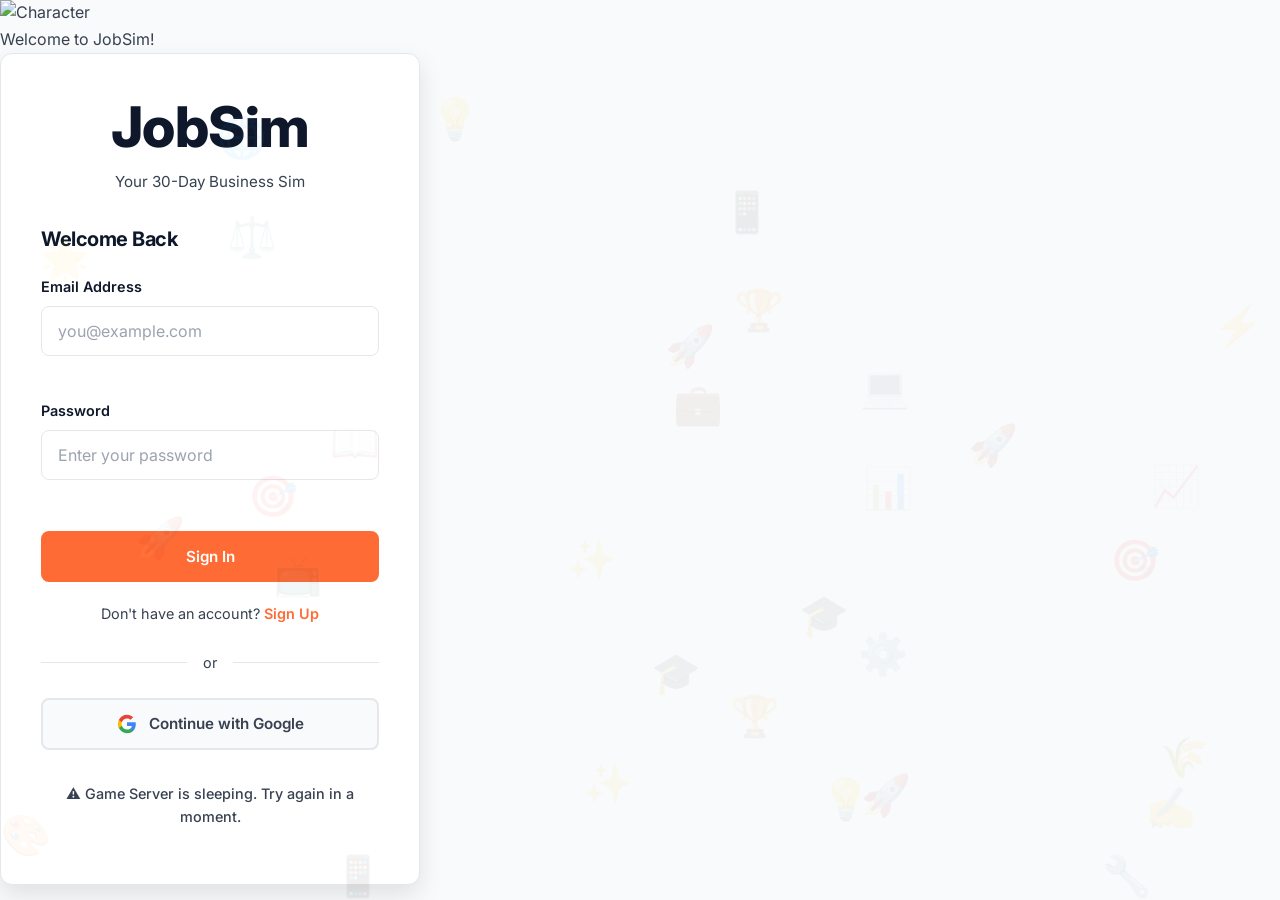
==== achievements.html @ 9633ed8f "Add files via upload" ====
<!DOCTYPE html>
<html lang="en">
<head>
    <meta charset="UTF-8">
    <meta name="viewport" content="width=device-width, initial-scale=1.0">
    <title>Achievements - JobSim</title>
    <link href="https://fonts.googleapis.com/css2?family=Inter:wght@400;500;600;700;800&display=swap" rel="stylesheet">
    <link rel="stylesheet" href="global-style.css">
    <link rel="stylesheet" href="achievements-style.css">
</head>
<body>
    <!-- Floating Icons Background -->
    <div class="floating-icons-container" id="floating-icons-container"></div>

    <!-- Navigation -->
    <nav class="navbar">
        <div class="nav-container">
            <a href="index.html" class="nav-logo">← Back to Game</a>
            <h1 class="nav-title">🏆 Achievements</h1>
            <button class="nav-logout" id="logoutBtn">Logout</button>
        </div>
    </nav>

    <div class="achievements-container">
        <!-- Progress Overview -->
        <div class="progress-overview">
            <div class="progress-card">
                <span class="progress-icon">🎯</span>
                <div class="progress-info">
                    <p class="progress-label">Total Achievements</p>
                    <p class="progress-value" id="totalAchievements">0</p>
                </div>
            </div>
            <div class="progress-card">
                <span class="progress-icon">⭐</span>
                <div class="progress-info">
                    <p class="progress-label">Unlocked</p>
                    <p class="progress-value" id="unlockedCount">0</p>
                </div>
            </div>
            <div class="progress-card">
                <span class="progress-icon">🔒</span>
                <div class="progress-info">
                    <p class="progress-label">Locked</p>
                    <p class="progress-value" id="lockedCount">0</p>
                </div>
            </div>
        </div>

        <!-- Achievements Grid -->
        <div class="achievements-grid-section">
            <h2>Unlock Achievements</h2>
            <div class="achievements-grid" id="achievementsGrid">
                <div class="achievement-card loading">
                    <div class="achievement-placeholder">Loading achievements...</div>
                </div>
            </div>
        </div>

        <!-- Achievement Guide -->
        <div class="guide-section">
            <h2>💡 How to Unlock Achievements</h2>
            <div class="guide-items">
                <div class="guide-item">
                    <span class="guide-icon">💰</span>
                    <div>
                        <h4>Money Master (₦200k+)</h4>
                        <p>Complete a run with at least ₦200,000</p>
                    </div>
                </div>
                <div class="guide-item">
                    <span class="guide-icon">😌</span>
                    <div>
                        <h4>Zen Master (Stress ≤ 20%)</h4>
                        <p>Finish the game with low stress levels</p>
                    </div>
                </div>
                <div class="guide-item">
                    <span class="guide-icon">📈</span>
                    <div>
                        <h4>Growth King (Growth ≥ 300)</h4>
                        <p>Achieve maximum business growth</p>
                    </div>
                </div>
                <div class="guide-item">
                    <span class="guide-icon">🎯</span>
                    <div>
                        <h4>Perfect Balance</h4>
                        <p>Maintain all stats in ideal ranges</p>
                    </div>
                </div>
            </div>
        </div>

        <!-- Navigation -->
        <div class="achievements-nav">
            <a href="profile.html" class="nav-link">← My Profile</a>
            <a href="leaderboard.html" class="nav-link">Leaderboard →</a>
        </div>
    </div>

    <script src="achievements-script.js"></script>
    <script>
        // Generate floating icons
        function createFloatingIcons() {
            const container = document.getElementById('floating-icons-container');
            const icons = ['📱', '💼', '📊', '🎯', '⚡', '🏆', '💡', '🚀', '📈', '✨', '🎓', '🔥'];
            const iconCount = 10;

            for (let i = 0; i < iconCount; i++) {
                const icon = document.createElement('div');
                icon.className = 'floating-icon';
                icon.textContent = icons[Math.floor(Math.random() * icons.length)];
                icon.style.left = Math.random() * 100 + '%';
                icon.style.top = Math.random() * 100 + '%';
                icon.style.animationDuration = (Math.random() * 10 + 15) + 's';
                icon.style.animationDelay = Math.random() * 5 + 's';
                container.appendChild(icon);
            }
        }

        document.addEventListener('DOMContentLoaded', createFloatingIcons);
    </script>
</body>
</html>
---- global-style.css ----
/* ============ GLOBAL STYLES - APPLIED TO ALL PAGES ============ */
* {
    margin: 0;
    padding: 0;
    box-sizing: border-box;
}

:root {
    /* Brand Colors */
    --brand-color: #FF6B35;
    --brand-color-dark: #E55A24;
    --headline-color: #0F172A;
    --text-color: #374151;
    --text-light: #6B7280;
    --bg-white: #FFFFFF;
    --bg-light: #F9FAFB;
    --bg-lighter: #F3F4F6;
    --border-color: #E5E7EB;
    --border-light: #D1D5DB;
    --error-color: #DC2626;
    --success-color: #16A34A;
    --warning-color: #EA580C;
    
    /* Shadows */
    --shadow-sm: 0 1px 2px rgba(0, 0, 0, 0.05);
    --shadow: 0 4px 6px rgba(0, 0, 0, 0.07);
    --shadow-md: 0 6px 12px rgba(0, 0, 0, 0.1);
    --shadow-lg: 0 10px 25px rgba(0, 0, 0, 0.1);
    --shadow-xl: 0 20px 40px rgba(0, 0, 0, 0.15);
    
    /* Spacing */
    --spacing-xs: 0.25rem;
    --spacing-sm: 0.5rem;
    --spacing-md: 1rem;
    --spacing-lg: 1.5rem;
    --spacing-xl: 2rem;
    --spacing-2xl: 3rem;
    --spacing-3xl: 4rem;
    
    /* Border Radius */
    --radius-sm: 4px;
    --radius-md: 8px;
    --radius-lg: 12px;
    --radius-xl: 16px;
    --radius-full: 50px;
    
    /* Transitions */
    --transition-fast: 150ms ease;
    --transition-base: 200ms ease;
    --transition-slow: 300ms ease;
}

html {
    scroll-behavior: smooth;
}

body {
    font-family: 'Inter', -apple-system, BlinkMacSystemFont, 'Segoe UI', Roboto, Oxygen, Ubuntu, Cantarell, sans-serif;
    background-color: var(--bg-white);
    color: var(--text-color);
    line-height: 1.6;
    -webkit-font-smoothing: antialiased;
    -moz-osx-font-smoothing: grayscale;
    font-feature-settings: 'rlig' 1, 'calt' 1;
}

/* ============ TYPOGRAPHY ============ */

h1, h2, h3, h4, h5, h6 {
    color: var(--headline-color);
    font-weight: 700;
    letter-spacing: -0.5px;
    line-height: 1.2;
}

h1 {
    font-size: 3.5rem;
    font-weight: 800;
}

h2 {
    font-size: 2.5rem;
    font-weight: 800;
}

h3 {
    font-size: 1.5rem;
    font-weight: 700;
}

h4 {
    font-size: 1.25rem;
    font-weight: 600;
}

h5 {
    font-size: 1.1rem;
    font-weight: 600;
}

h6 {
    font-size: 1rem;
    font-weight: 600;
}

p {
    color: var(--text-color);
    line-height: 1.7;
}

a {
    color: var(--brand-color);
    text-decoration: none;
    transition: color var(--transition-base);
}

a:hover {
    color: var(--brand-color-dark);
}

/* ============ BUTTONS - UNIFIED STYLE ============ */

.btn {
    display: inline-flex;
    align-items: center;
    justify-content: center;
    padding: 0.75rem 1.5rem;
    border-radius: var(--radius-full);
    text-decoration: none;
    font-weight: 600;
    font-size: 0.95rem;
    border: 2px solid transparent;
    cursor: pointer;
    transition: all var(--transition-base);
    gap: var(--spacing-sm);
    white-space: nowrap;
    font-family: 'Inter', sans-serif;
}

.btn-primary {
    background-color: var(--brand-color);
    color: white;
    border-color: var(--brand-color);
}

.btn-primary:hover {
    background-color: var(--brand-color-dark);
    border-color: var(--brand-color-dark);
    transform: translateY(-2px);
    box-shadow: 0 6px 12px rgba(255, 107, 53, 0.3);
}

.btn-primary:active {
    transform: translateY(0);
}

.btn-primary:disabled {
    opacity: 0.6;
    cursor: not-allowed;
    transform: none;
}

.btn-secondary {
    background-color: var(--bg-lighter);
    color: var(--headline-color);
    border-color: var(--border-color);
}

.btn-secondary:hover {
    background-color: var(--border-color);
    border-color: var(--border-light);
    transform: translateY(-2px);
}

.btn-secondary:disabled {
    opacity: 0.6;
    cursor: not-allowed;
    transform: none;
}

.btn-ghost {
    background-color: transparent;
    color: var(--brand-color);
    border-color: var(--brand-color);
}

.btn-ghost:hover {
    background-color: rgba(255, 107, 53, 0.05);
}

.btn-large {
    padding: 1rem 2rem;
    font-size: 1rem;
}

.btn-small {
    padding: 0.5rem 1rem;
    font-size: 0.85rem;
}

.capsule {
    border-radius: var(--radius-full);
}

/* ============ FORMS ============ */

.form-group {
    margin-bottom: var(--spacing-lg);
}

.form-group label {
    display: block;
    margin-bottom: var(--spacing-sm);
    color: var(--headline-color);
    font-weight: 600;
    font-size: 0.9rem;
}

.form-group input,
.form-group textarea,
.form-group select {
    width: 100%;
    padding: 0.75rem;
    border: 2px solid var(--border-color);
    border-radius: var(--radius-md);
    font-family: 'Inter', sans-serif;
    font-size: 1rem;
    color: var(--text-color);
    transition: all var(--transition-base);
}

.form-group input:focus,
.form-group textarea:focus,
.form-group select:focus {
    outline: none;
    border-color: var(--brand-color);
    box-shadow: 0 0 0 3px rgba(255, 107, 53, 0.1);
}

.form-group input::placeholder,
.form-group textarea::placeholder {
    color: var(--text-light);
}

.error-text {
    display: block;
    color: var(--error-color);
    font-size: 0.85rem;
    margin-top: var(--spacing-xs);
    font-weight: 500;
}

.success-text {
    display: block;
    color: var(--success-color);
    font-size: 0.85rem;
    margin-top: var(--spacing-xs);
    font-weight: 500;
}

/* ============ CONTAINERS & LAYOUT ============ */

.container {
    max-width: 1200px;
    margin: 0 auto;
    padding: 0 2rem;
}

.container-sm {
    max-width: 600px;
    margin: 0 auto;
    padding: 0 2rem;
}

.container-lg {
    max-width: 1400px;
    margin: 0 auto;
    padding: 0 2rem;
}

/* ============ CARDS ============ */

.card {
    background-color: var(--bg-white);
    border: 1px solid var(--border-color);
    border-radius: var(--radius-lg);
    padding: 2rem;
    box-shadow: var(--shadow);
    transition: all var(--transition-base);
}

.card:hover {
    box-shadow: var(--shadow-lg);
    transform: translateY(-4px);
}

/* ============ BADGES & PILLS ============ */

.badge {
    display: inline-block;
    padding: 0.5rem 1rem;
    border-radius: var(--radius-full);
    font-size: 0.85rem;
    font-weight: 600;
}

.badge-primary {
    background-color: rgba(255, 107, 53, 0.1);
    color: var(--brand-color);
}

.badge-secondary {
    background-color: var(--bg-lighter);
    color: var(--headline-color);
}

.badge-success {
    background-color: rgba(22, 163, 74, 0.1);
    color: var(--success-color);
}

.badge-error {
    background-color: rgba(220, 38, 38, 0.1);
    color: var(--error-color);
}

/* ============ UTILITY CLASSES ============ */

.hidden {
    display: none !important;
}

.visible {
    display: block !important;
}

.text-center {
    text-align: center;
}

.text-left {
    text-align: left;
}

.text-right {
    text-align: right;
}

.text-muted {
    color: var(--text-light);
}

.text-brand {
    color: var(--brand-color);
}

.text-headline {
    color: var(--headline-color);
}

.font-bold {
    font-weight: 700;
}

.font-semibold {
    font-weight: 600;
}

.font-medium {
    font-weight: 500;
}

.font-normal {
    font-weight: 400;
}

.mt-1 { margin-top: var(--spacing-sm); }
.mt-2 { margin-top: var(--spacing-md); }
.mt-3 { margin-top: var(--spacing-lg); }
.mt-4 { margin-top: var(--spacing-xl); }

.mb-1 { margin-bottom: var(--spacing-sm); }
.mb-2 { margin-bottom: var(--spacing-md); }
.mb-3 { margin-bottom: var(--spacing-lg); }
.mb-4 { margin-bottom: var(--spacing-xl); }

.px-1 { padding-left: var(--spacing-sm); padding-right: var(--spacing-sm); }
.px-2 { padding-left: var(--spacing-md); padding-right: var(--spacing-md); }
.px-3 { padding-left: var(--spacing-lg); padding-right: var(--spacing-lg); }

.py-1 { padding-top: var(--spacing-sm); padding-bottom: var(--spacing-sm); }
.py-2 { padding-top: var(--spacing-md); padding-bottom: var(--spacing-md); }
.py-3 { padding-top: var(--spacing-lg); padding-bottom: var(--spacing-lg); }

.flex {
    display: flex;
}

.flex-center {
    display: flex;
    align-items: center;
    justify-content: center;
}

.flex-between {
    display: flex;
    align-items: center;
    justify-content: space-between;
}

.gap-1 { gap: var(--spacing-sm); }
.gap-2 { gap: var(--spacing-md); }
.gap-3 { gap: var(--spacing-lg); }

/* ============ RESPONSIVE ============ */

@media (max-width: 768px) {
    h1 {
        font-size: 2.5rem;
    }
    
    h2 {
        font-size: 2rem;
    }
    
    h3 {
        font-size: 1.25rem;
    }
    
    .container,
    .container-sm,
    .container-lg {
        padding: 0 1rem;
    }
}

@media (max-width: 480px) {
    h1 {
        font-size: 2rem;
    }
    
    h2 {
        font-size: 1.5rem;
    }
    
    h3 {
        font-size: 1.1rem;
    }
    
    .btn {
        width: 100%;
        padding: 0.7rem 1.2rem;
        font-size: 0.9rem;
    }
    
    .container,
    .container-sm,
    .container-lg {
        padding: 0 1rem;
    }
}
---- achievements-style.css ----
/* ============ ACHIEVEMENTS PAGE STYLES ============ */

.navbar {
    background: linear-gradient(135deg, #667eea 0%, #764ba2 100%);
    padding: 15px 0;
    position: sticky;
    top: 0;
    z-index: 100;
    box-shadow: 0 4px 12px rgba(0, 0, 0, 0.1);
}

.nav-container {
    max-width: 1200px;
    margin: 0 auto;
    padding: 0 20px;
    display: flex;
    justify-content: space-between;
    align-items: center;
    gap: 20px;
}

.nav-logo {
    color: white;
    text-decoration: none;
    font-weight: 600;
    font-size: 1.1em;
    transition: opacity 0.3s ease;
}

.nav-logo:hover {
    opacity: 0.8;
}

.nav-title {
    color: white;
    margin: 0;
    flex: 1;
    text-align: center;
    font-size: 1.5em;
}

.nav-logout {
    background: rgba(255, 255, 255, 0.2);
    color: white;
    border: 1px solid rgba(255, 255, 255, 0.3);
    padding: 8px 16px;
    border-radius: 6px;
    cursor: pointer;
    font-weight: 600;
    transition: all 0.3s ease;
    white-space: nowrap;
}

.nav-logout:hover {
    background: rgba(255, 255, 255, 0.3);
    transform: translateY(-2px);
}

.achievements-container {
    max-width: 1200px;
    margin: 0 auto;
    padding: 40px 20px;
}

/* Progress Overview */
.progress-overview {
    display: grid;
    grid-template-columns: repeat(auto-fit, minmax(250px, 1fr));
    gap: 20px;
    margin-bottom: 40px;
}

.progress-card {
    background: white;
    padding: 25px;
    border-radius: 15px;
    display: flex;
    align-items: center;
    gap: 20px;
    box-shadow: 0 4px 15px rgba(0, 0, 0, 0.08);
    border-left: 4px solid #667eea;
}

.progress-icon {
    font-size: 2.5em;
    display: block;
    flex-shrink: 0;
}

.progress-info {
    flex: 1;
}

.progress-label {
    margin: 0;
    color: #666;
    font-size: 0.95em;
    text-transform: uppercase;
    letter-spacing: 0.5px;
}

.progress-value {
    margin: 5px 0 0 0;
    font-size: 2em;
    font-weight: 800;
    color: #667eea;
}

/* Achievements Grid */
.achievements-grid-section {
    margin-bottom: 40px;
}

.achievements-grid-section h2 {
    margin: 0 0 25px 0;
    font-size: 1.5em;
    color: #333;
}

.achievements-grid {
    display: grid;
    grid-template-columns: repeat(auto-fill, minmax(200px, 1fr));
    gap: 20px;
}

.achievement-card {
    background: white;
    padding: 25px;
    border-radius: 15px;
    text-align: center;
    border: 2px solid #e0e0e0;
    transition: all 0.3s ease;
    cursor: pointer;
    min-height: 220px;
    display: flex;
    flex-direction: column;
    align-items: center;
    justify-content: center;
    box-shadow: 0 4px 15px rgba(0, 0, 0, 0.08);
}

.achievement-card:hover {
    transform: translateY(-5px);
    box-shadow: 0 8px 25px rgba(0, 0, 0, 0.15);
    border-color: #FFD700;
}

.achievement-card.unlocked {
    background: linear-gradient(135deg, #f0f7ff 0%, #e8f5e9 100%);
    border-color: #4CAF50;
}

.achievement-card.locked {
    opacity: 0.6;
    background: #f5f5f5;
}

.achievement-icon {
    font-size: 3em;
    display: block;
    margin-bottom: 10px;
}

.achievement-name {
    font-weight: 700;
    color: #333;
    font-size: 1.1em;
    margin-bottom: 8px;
}

.achievement-description {
    font-size: 0.85em;
    color: #666;
    line-height: 1.4;
    margin-bottom: 10px;
}

.achievement-date {
    font-size: 0.8em;
    color: #999;
}

.achievement-placeholder {
    color: #999;
    text-align: center;
    width: 100%;
}

/* Guide Section */
.guide-section {
    background: white;
    padding: 30px;
    border-radius: 15px;
    margin-bottom: 40px;
    box-shadow: 0 4px 15px rgba(0, 0, 0, 0.08);
}

.guide-section h2 {
    margin: 0 0 25px 0;
    font-size: 1.5em;
    color: #333;
}

.guide-items {
    display: grid;
    grid-template-columns: repeat(auto-fit, minmax(250px, 1fr));
    gap: 20px;
}

.guide-item {
    display: flex;
    gap: 15px;
    padding: 20px;
    background: #f9f9f9;
    border-radius: 10px;
    border-left: 4px solid #667eea;
}

.guide-icon {
    font-size: 2em;
    display: block;
    flex-shrink: 0;
}

.guide-item h4 {
    margin: 0 0 5px 0;
    color: #333;
}

.guide-item p {
    margin: 0;
    color: #666;
    font-size: 0.95em;
    line-height: 1.5;
}

/* Navigation */
.achievements-nav {
    display: flex;
    gap: 20px;
}

.nav-link {
    flex: 1;
    padding: 15px;
    text-align: center;
    background: white;
    color: #667eea;
    text-decoration: none;
    border: 2px solid #667eea;
    border-radius: 10px;
    font-weight: 600;
    transition: all 0.3s ease;
    box-shadow: 0 4px 15px rgba(0, 0, 0, 0.08);
}

.nav-link:hover {
    background: #667eea;
    color: white;
}

/* Mobile Responsive */
@media (max-width: 768px) {
    .nav-container {
        flex-direction: column;
        gap: 10px;
    }

    .nav-title {
        font-size: 1.2em;
    }

    .achievements-grid {
        grid-template-columns: repeat(auto-fill, minmax(150px, 1fr));
        gap: 15px;
    }

    .achievement-card {
        padding: 15px;
        min-height: 180px;
    }

    .achievement-icon {
        font-size: 2.5em;
    }

    .achievement-name {
        font-size: 0.95em;
    }

    .guide-items {
        grid-template-columns: 1fr;
    }

    .achievements-nav {
        flex-direction: column;
    }
}
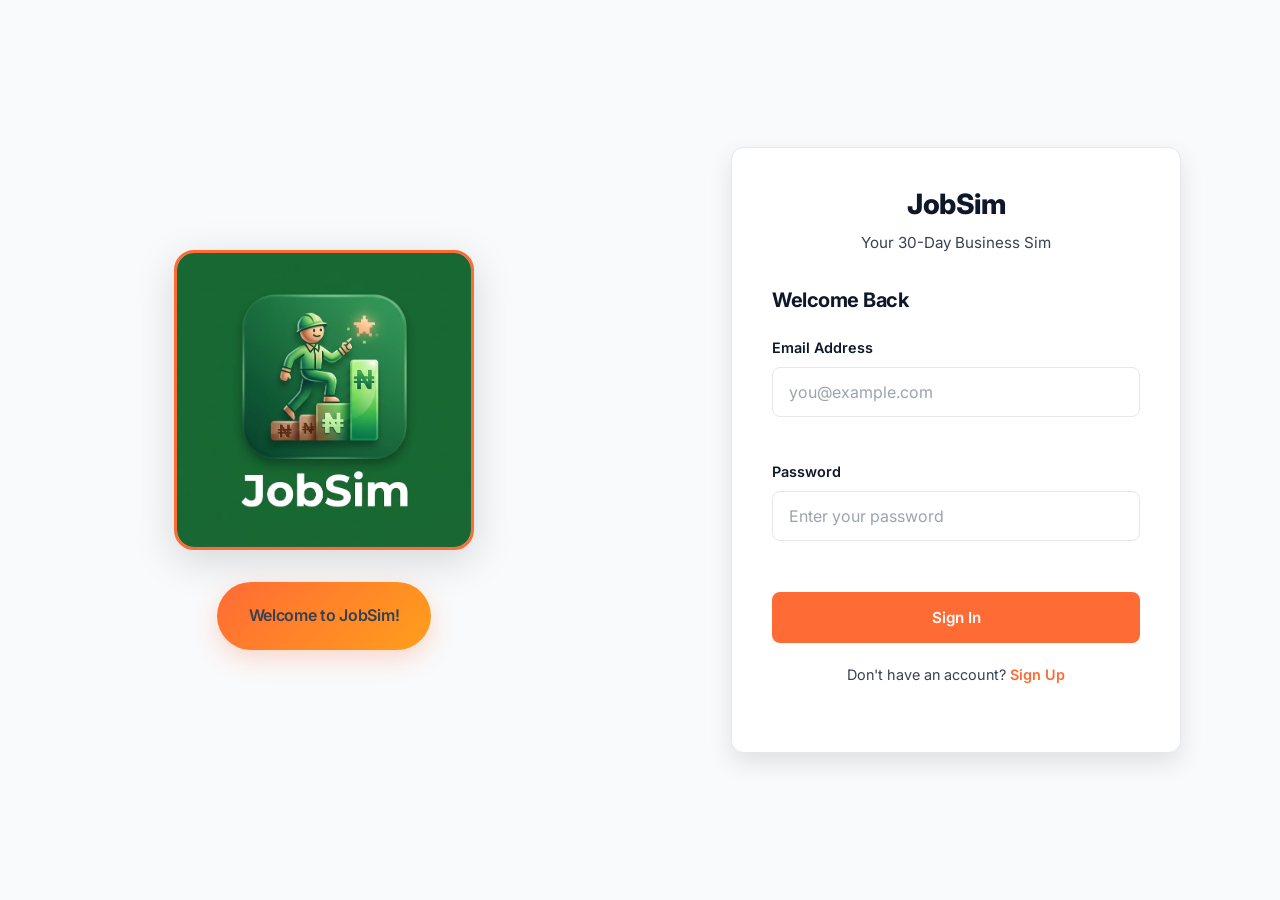
==== commit 5f3036ca: "Add files via upload" ====
--- a/achievements.html
+++ b/achievements.html
@@ -9,9 +9,6 @@
     <link rel="stylesheet" href="achievements-style.css">
 </head>
 <body>
-    <!-- Floating Icons Background -->
-    <div class="floating-icons-container" id="floating-icons-container"></div>
-
     <!-- Navigation -->
     <nav class="navbar">
         <div class="nav-container">
@@ -100,26 +97,5 @@
     </div>
 
     <script src="achievements-script.js"></script>
-    <script>
-        // Generate floating icons
-        function createFloatingIcons() {
-            const container = document.getElementById('floating-icons-container');
-            const icons = ['📱', '💼', '📊', '🎯', '⚡', '🏆', '💡', '🚀', '📈', '✨', '🎓', '🔥'];
-            const iconCount = 10;
-
-            for (let i = 0; i < iconCount; i++) {
-                const icon = document.createElement('div');
-                icon.className = 'floating-icon';
-                icon.textContent = icons[Math.floor(Math.random() * icons.length)];
-                icon.style.left = Math.random() * 100 + '%';
-                icon.style.top = Math.random() * 100 + '%';
-                icon.style.animationDuration = (Math.random() * 10 + 15) + 's';
-                icon.style.animationDelay = Math.random() * 5 + 's';
-                container.appendChild(icon);
-            }
-        }
-
-        document.addEventListener('DOMContentLoaded', createFloatingIcons);
-    </script>
 </body>
 </html>
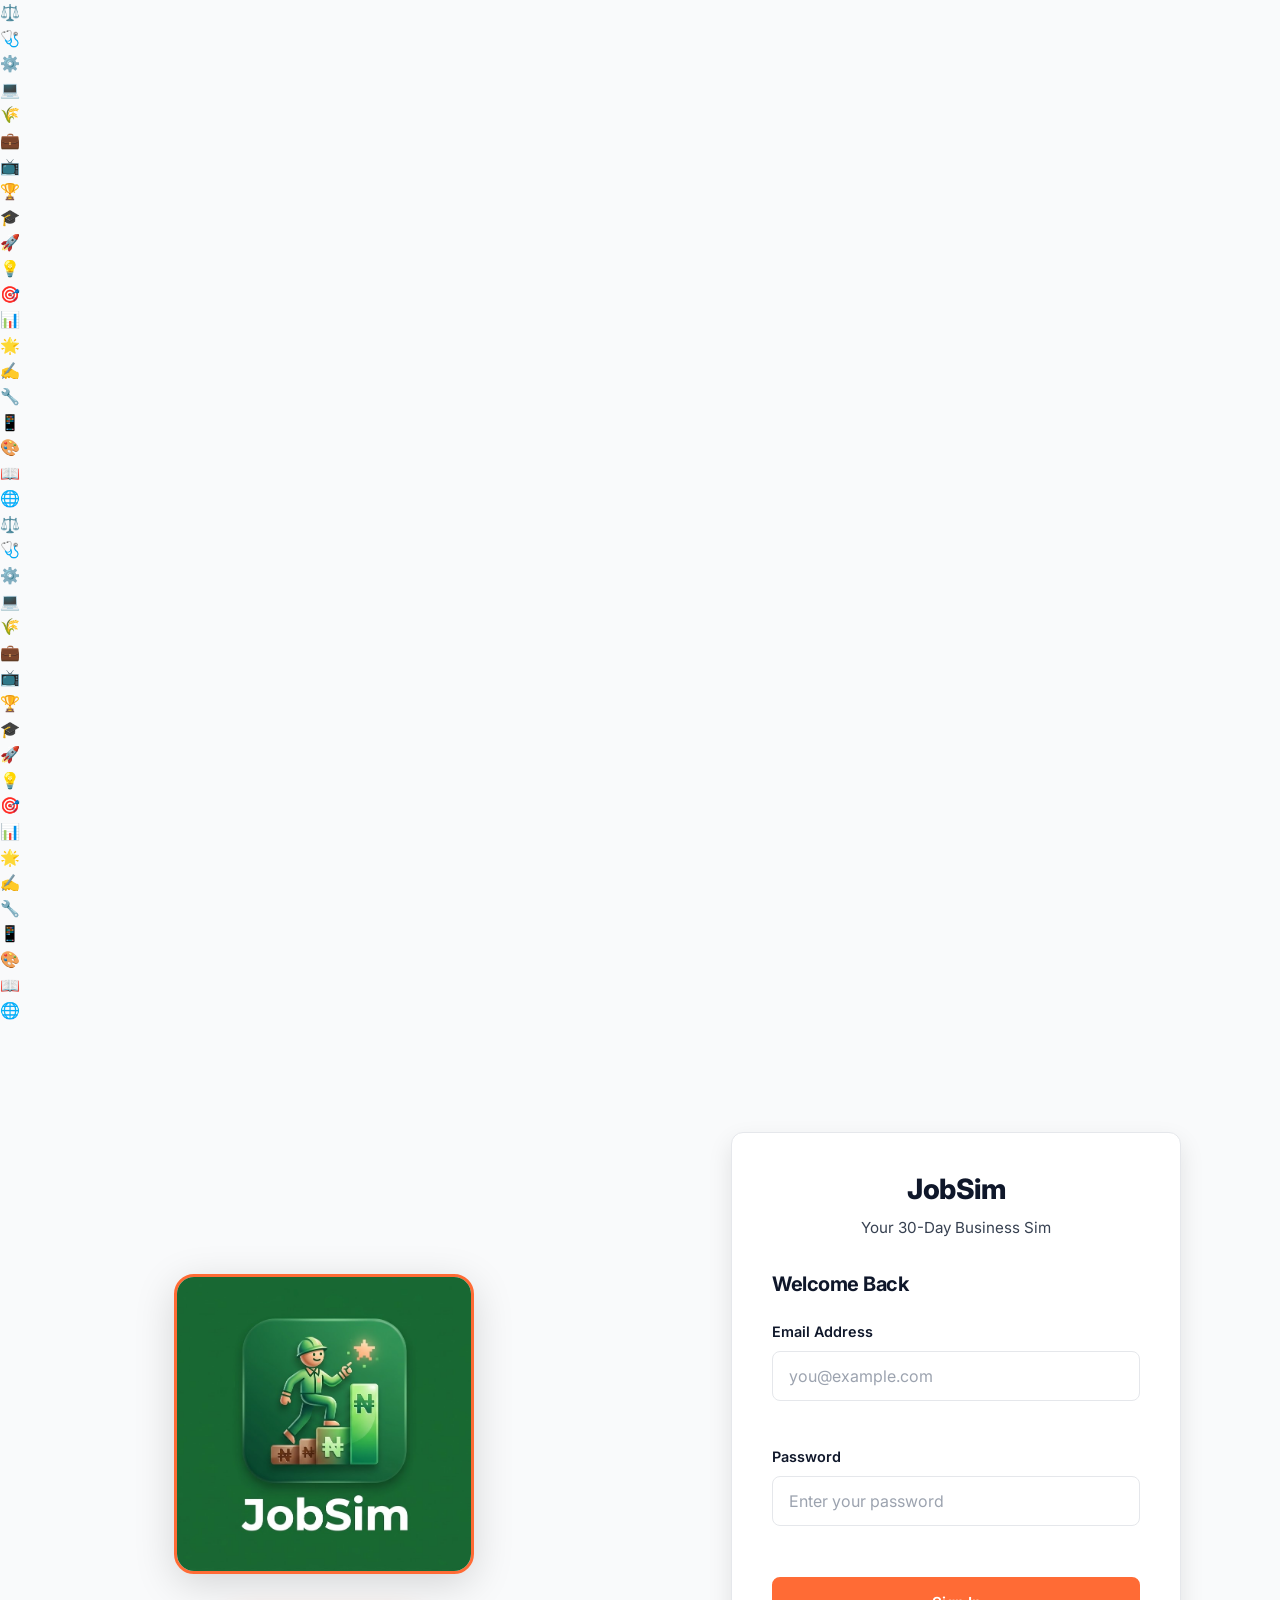
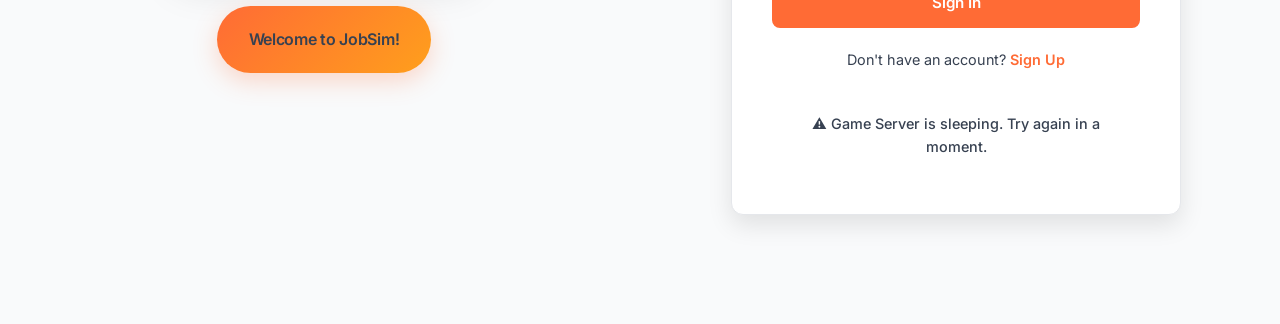
==== commit 59c81709: "Add files via upload" ====
--- a/achievements.html
+++ b/achievements.html
@@ -7,6 +7,7 @@
     <link href="https://fonts.googleapis.com/css2?family=Inter:wght@400;500;600;700;800&display=swap" rel="stylesheet">
     <link rel="stylesheet" href="global-style.css">
     <link rel="stylesheet" href="achievements-style.css">
+    <script src="theme-init.js"></script>
 </head>
 <body>
     <!-- Navigation -->
--- a/global-style.css
+++ b/global-style.css
@@ -459,3 +459,159 @@
         padding: 0 1rem;
     }
 }
+
+/* ============ DARK AND LIGHT MODE THEMES ============ */
+
+/* Default - Light Mode */
+:root,
+[data-theme="light"],
+body.light-mode {
+    --bg-primary: #FFFFFF;
+    --bg-secondary: #F9FAFB;
+    --text-primary: #0F172A;
+    --text-secondary: #666666;
+    --border-primary: #E5E7EB;
+    --card-bg: #FFFFFF;
+    --card-border: #E5E7EB;
+    --input-bg: #FFFFFF;
+    --input-border: #D1D5DB;
+}
+
+/* Dark Mode */
+[data-theme="dark"],
+body.dark-mode {
+    --bg-primary: #1a1a1a;
+    --bg-secondary: #2a2a2a;
+    --text-primary: #f0f0f0;
+    --text-secondary: #a0a0a0;
+    --border-primary: #3a3a3a;
+    --card-bg: #252525;
+    --card-border: #3a3a3a;
+    --input-bg: #1f1f1f;
+    --input-border: #3a3a3a;
+}
+
+/* Light Mode Specific Overrides */
+body.light-mode {
+    background-color: #FFFFFF;
+    color: #0F172A;
+}
+
+body.light-mode .navbar {
+    background: linear-gradient(135deg, #667eea 0%, #764ba2 100%);
+    color: white;
+}
+
+body.light-mode .card,
+body.light-mode .settings-section {
+    background-color: #FFFFFF;
+    color: #0F172A;
+    border: 1px solid #E5E7EB;
+}
+
+body.light-mode input[type="text"],
+body.light-mode input[type="email"],
+body.light-mode input[type="password"],
+body.light-mode select,
+body.light-mode textarea {
+    background-color: #FFFFFF;
+    color: #0F172A;
+    border-color: #D1D5DB;
+}
+
+body.light-mode input[type="text"]:focus,
+body.light-mode input[type="email"]:focus,
+body.light-mode input[type="password"]:focus,
+body.light-mode select:focus,
+body.light-mode textarea:focus {
+    border-color: #667eea;
+    background-color: #FFFFFF;
+    color: #0F172A;
+}
+
+/* Dark Mode Specific Overrides */
+body.dark-mode {
+    background-color: #1a1a1a;
+    color: #f0f0f0;
+}
+
+body.dark-mode .navbar {
+    background: linear-gradient(135deg, #1a1a1a 0%, #2d2d2d 100%);
+    color: #f0f0f0;
+    border-bottom: 1px solid #3a3a3a;
+}
+
+body.dark-mode .card,
+body.dark-mode .settings-section {
+    background-color: #252525;
+    color: #f0f0f0;
+    border: 1px solid #3a3a3a;
+}
+
+body.dark-mode input[type="text"],
+body.dark-mode input[type="email"],
+body.dark-mode input[type="password"],
+body.dark-mode select,
+body.dark-mode textarea {
+    background-color: #1f1f1f;
+    color: #f0f0f0;
+    border-color: #3a3a3a;
+}
+
+body.dark-mode input[type="text"]:focus,
+body.dark-mode input[type="email"]:focus,
+body.dark-mode input[type="password"]:focus,
+body.dark-mode select:focus,
+body.dark-mode textarea:focus {
+    border-color: #667eea;
+    background-color: #252525;
+    color: #f0f0f0;
+}
+
+body.dark-mode h1,
+body.dark-mode h2,
+body.dark-mode h3,
+body.dark-mode h4,
+body.dark-mode h5,
+body.dark-mode h6 {
+    color: #f0f0f0;
+}
+
+body.dark-mode p {
+    color: #a0a0a0;
+}
+
+body.dark-mode a {
+    color: #8ab4f8;
+}
+
+body.dark-mode a:hover {
+    color: #a8c5ff;
+}
+
+body.dark-mode .setting-description,
+body.dark-mode .display-value {
+    color: #a0a0a0;
+}
+
+body.dark-mode .btn-secondary {
+    background: transparent;
+    color: #8ab4f8;
+    border-color: #667eea;
+}
+
+body.dark-mode .btn-secondary:hover {
+    background: #667eea;
+    color: white;
+}
+
+body.dark-mode .btn-tertiary {
+    background: #2a2a2a;
+    color: #f0f0f0;
+    border-color: #3a3a3a;
+}
+
+body.dark-mode .btn-tertiary:hover {
+    background: #3a3a3a;
+    border-color: #4a4a4a;
+}
--- a/achievements-style.css
+++ b/achievements-style.css
@@ -296,3 +296,43 @@
         flex-direction: column;
     }
 }
+
+/* ============ DARK MODE SUPPORT ============ */
+body.dark-mode {
+    background-color: #1a1a1a;
+}
+
+body.dark-mode .navbar {
+    background: linear-gradient(135deg, #1a1a1a 0%, #2d2d2d 100%);
+    border-bottom: 1px solid #3a3a3a;
+}
+
+body.dark-mode .achievements-container {
+    background-color: #1a1a1a;
+    color: #f0f0f0;
+}
+
+body.dark-mode .achievement-card {
+    background-color: #252525;
+    color: #f0f0f0;
+    border-color: #3a3a3a;
+}
+
+body.dark-mode .achievement-name,
+body.dark-mode .achievement-description {
+    color: #f0f0f0;
+}
+
+body.dark-mode .achievement-description {
+    color: #a0a0a0;
+}
+
+body.dark-mode .nav-title {
+    color: #f0f0f0;
+}
+
+body.dark-mode .guide-item {
+    background-color: #252525;
+    color: #f0f0f0;
+    border-color: #3a3a3a;
+}
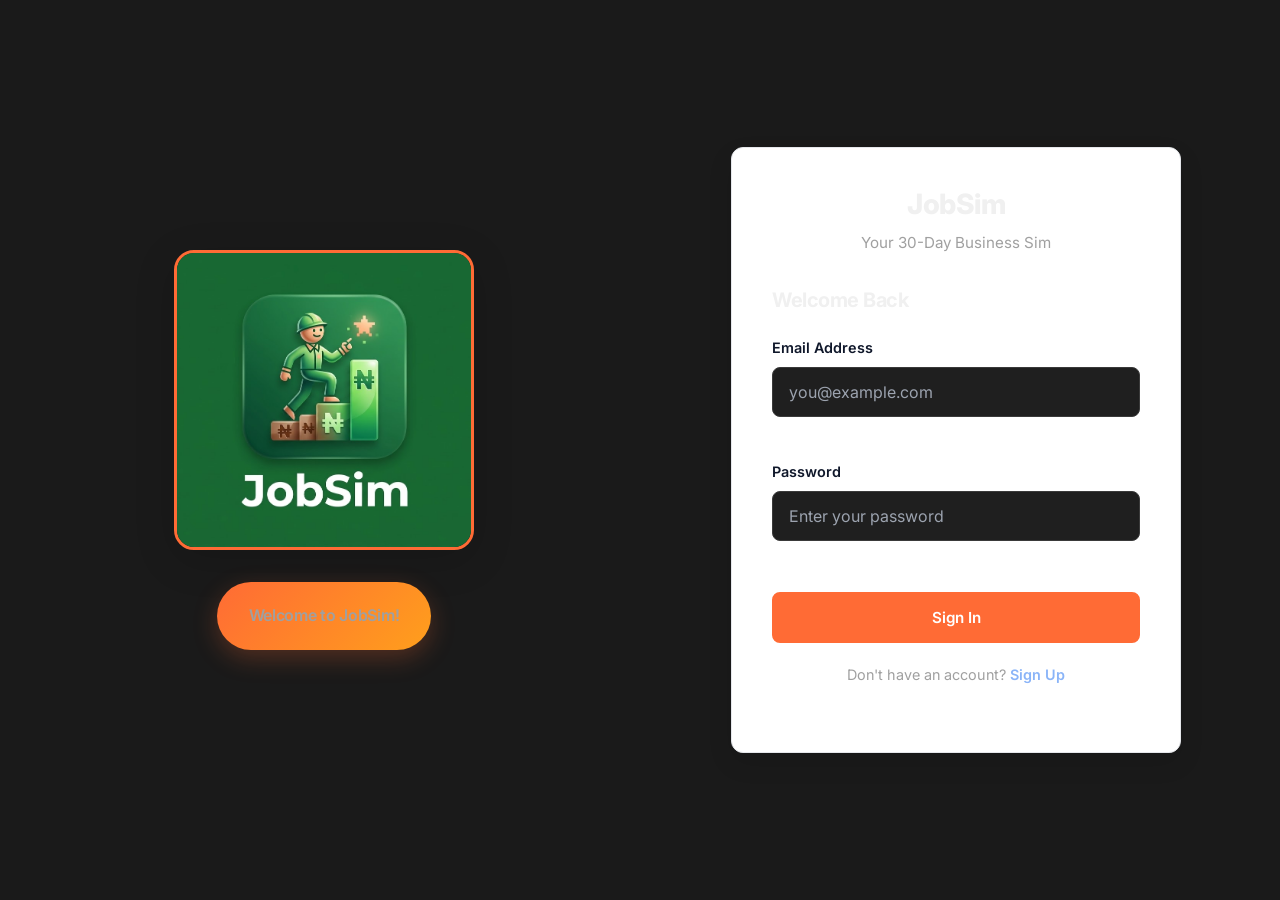
==== commit 4f956167: "Add files via upload" ====
--- a/achievements.html
+++ b/achievements.html
@@ -7,6 +7,7 @@
     <link href="https://fonts.googleapis.com/css2?family=Inter:wght@400;500;600;700;800&display=swap" rel="stylesheet">
     <link rel="stylesheet" href="global-style.css">
     <link rel="stylesheet" href="achievements-style.css">
+    <script src="config.js"></script>
     <script src="theme-init.js"></script>
 </head>
 <body>
--- a/global-style.css
+++ b/global-style.css
@@ -50,6 +50,10 @@
     --transition-slow: 300ms ease;
 }
 
+html, body {
+    overflow-x: hidden;
+}
+
 html {
     scroll-behavior: smooth;
 }
@@ -116,6 +120,11 @@
 
 a:hover {
     color: var(--brand-color-dark);
+}
+
+a:focus {
+    outline: 2px solid var(--brand-color);
+    outline-offset: 2px;
 }
 
 /* ============ BUTTONS - UNIFIED STYLE ============ */
@@ -172,10 +181,19 @@
     transform: translateY(-2px);
 }
 
+.btn-secondary:active:not(:disabled) {
+    transform: translateY(0);
+}
+
 .btn-secondary:disabled {
     opacity: 0.6;
     cursor: not-allowed;
     transform: none;
+}
+
+.btn:focus {
+    outline: 2px solid var(--brand-color);
+    outline-offset: 2px;
 }
 
 .btn-ghost {
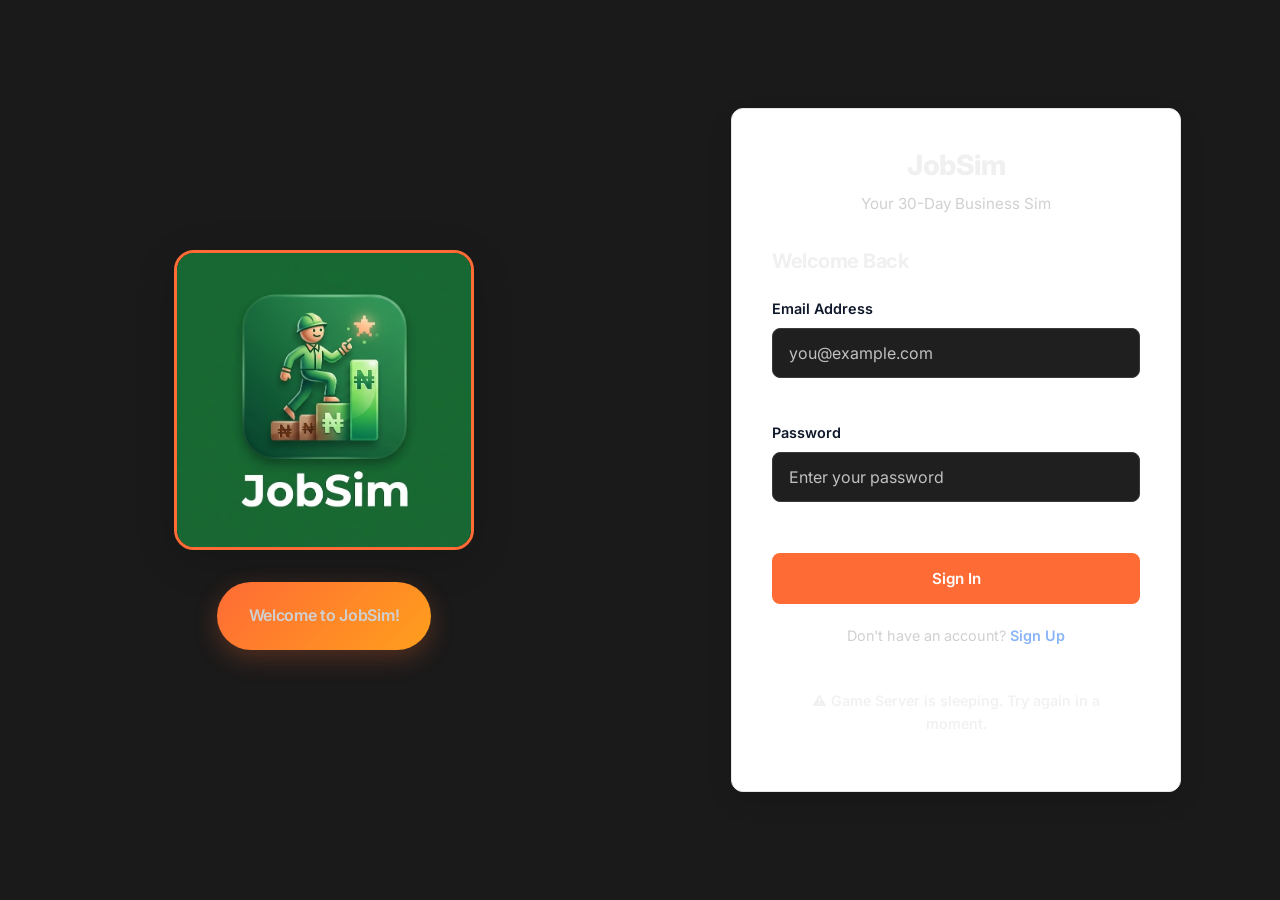
==== commit 8f4f0759: "Add files via upload" ====
--- a/achievements.html
+++ b/achievements.html
@@ -4,6 +4,7 @@
     <meta charset="UTF-8">
     <meta name="viewport" content="width=device-width, initial-scale=1.0">
     <title>Achievements - JobSim</title>
+    <link rel="icon" type="image/svg+xml" href="favicon.svg">
     <link href="https://fonts.googleapis.com/css2?family=Inter:wght@400;500;600;700;800&display=swap" rel="stylesheet">
     <link rel="stylesheet" href="global-style.css">
     <link rel="stylesheet" href="achievements-style.css">
--- a/global-style.css
+++ b/global-style.css
@@ -10,8 +10,8 @@
     --brand-color: #FF6B35;
     --brand-color-dark: #E55A24;
     --headline-color: #0F172A;
-    --text-color: #374151;
-    --text-light: #6B7280;
+    --text-color: #1F2937;
+    --text-light: #4B5563;
     --bg-white: #FFFFFF;
     --bg-light: #F9FAFB;
     --bg-lighter: #F3F4F6;
@@ -487,7 +487,7 @@
     --bg-primary: #FFFFFF;
     --bg-secondary: #F9FAFB;
     --text-primary: #0F172A;
-    --text-secondary: #666666;
+    --text-secondary: #1F2937;
     --border-primary: #E5E7EB;
     --card-bg: #FFFFFF;
     --card-border: #E5E7EB;
@@ -501,7 +501,7 @@
     --bg-primary: #1a1a1a;
     --bg-secondary: #2a2a2a;
     --text-primary: #f0f0f0;
-    --text-secondary: #a0a0a0;
+    --text-secondary: #e0e0e0;
     --border-primary: #3a3a3a;
     --card-bg: #252525;
     --card-border: #3a3a3a;
@@ -596,7 +596,7 @@
 }
 
 body.dark-mode p {
-    color: #a0a0a0;
+    color: #d0d0d0;
 }
 
 body.dark-mode a {
@@ -609,7 +609,7 @@
 
 body.dark-mode .setting-description,
 body.dark-mode .display-value {
-    color: #a0a0a0;
+    color: #d0d0d0;
 }
 
 body.dark-mode .btn-secondary {
--- a/achievements-style.css
+++ b/achievements-style.css
@@ -324,7 +324,7 @@
 }
 
 body.dark-mode .achievement-description {
-    color: #a0a0a0;
+    color: #d0d0d0;
 }
 
 body.dark-mode .nav-title {
